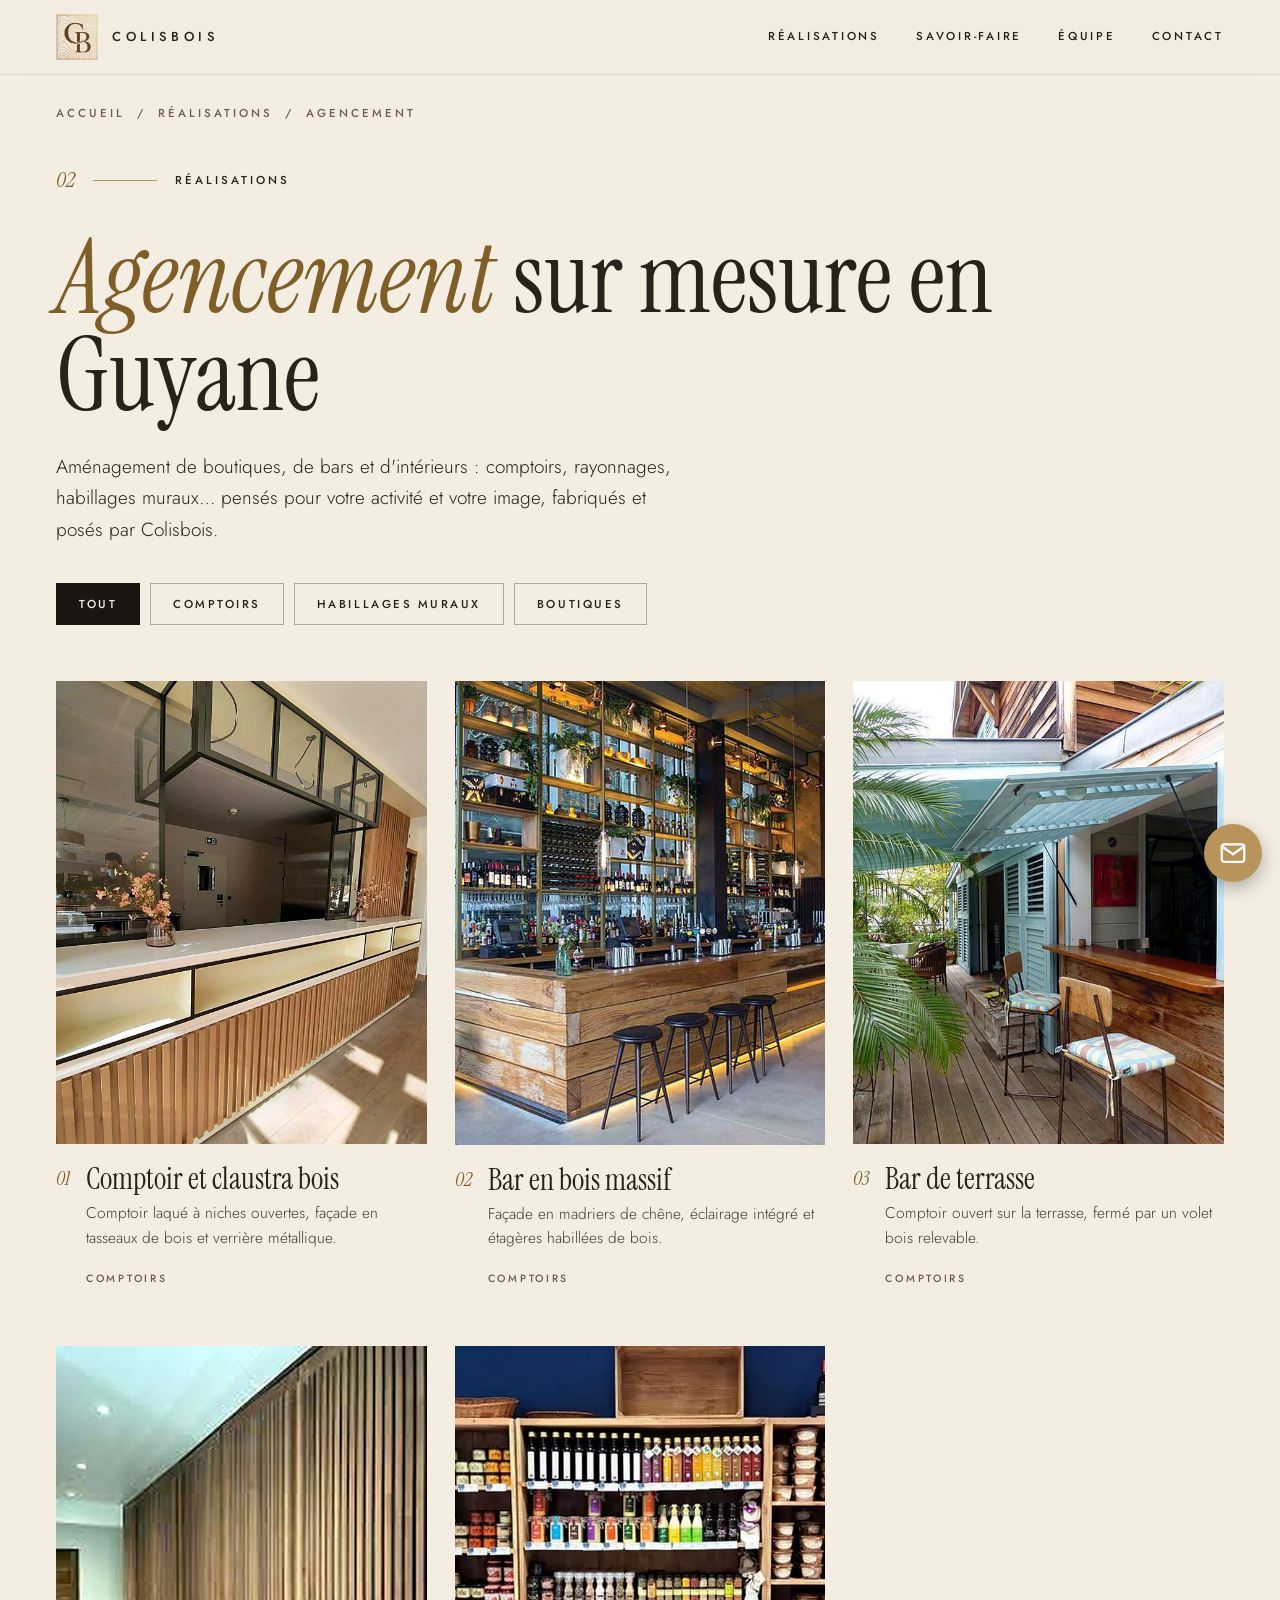
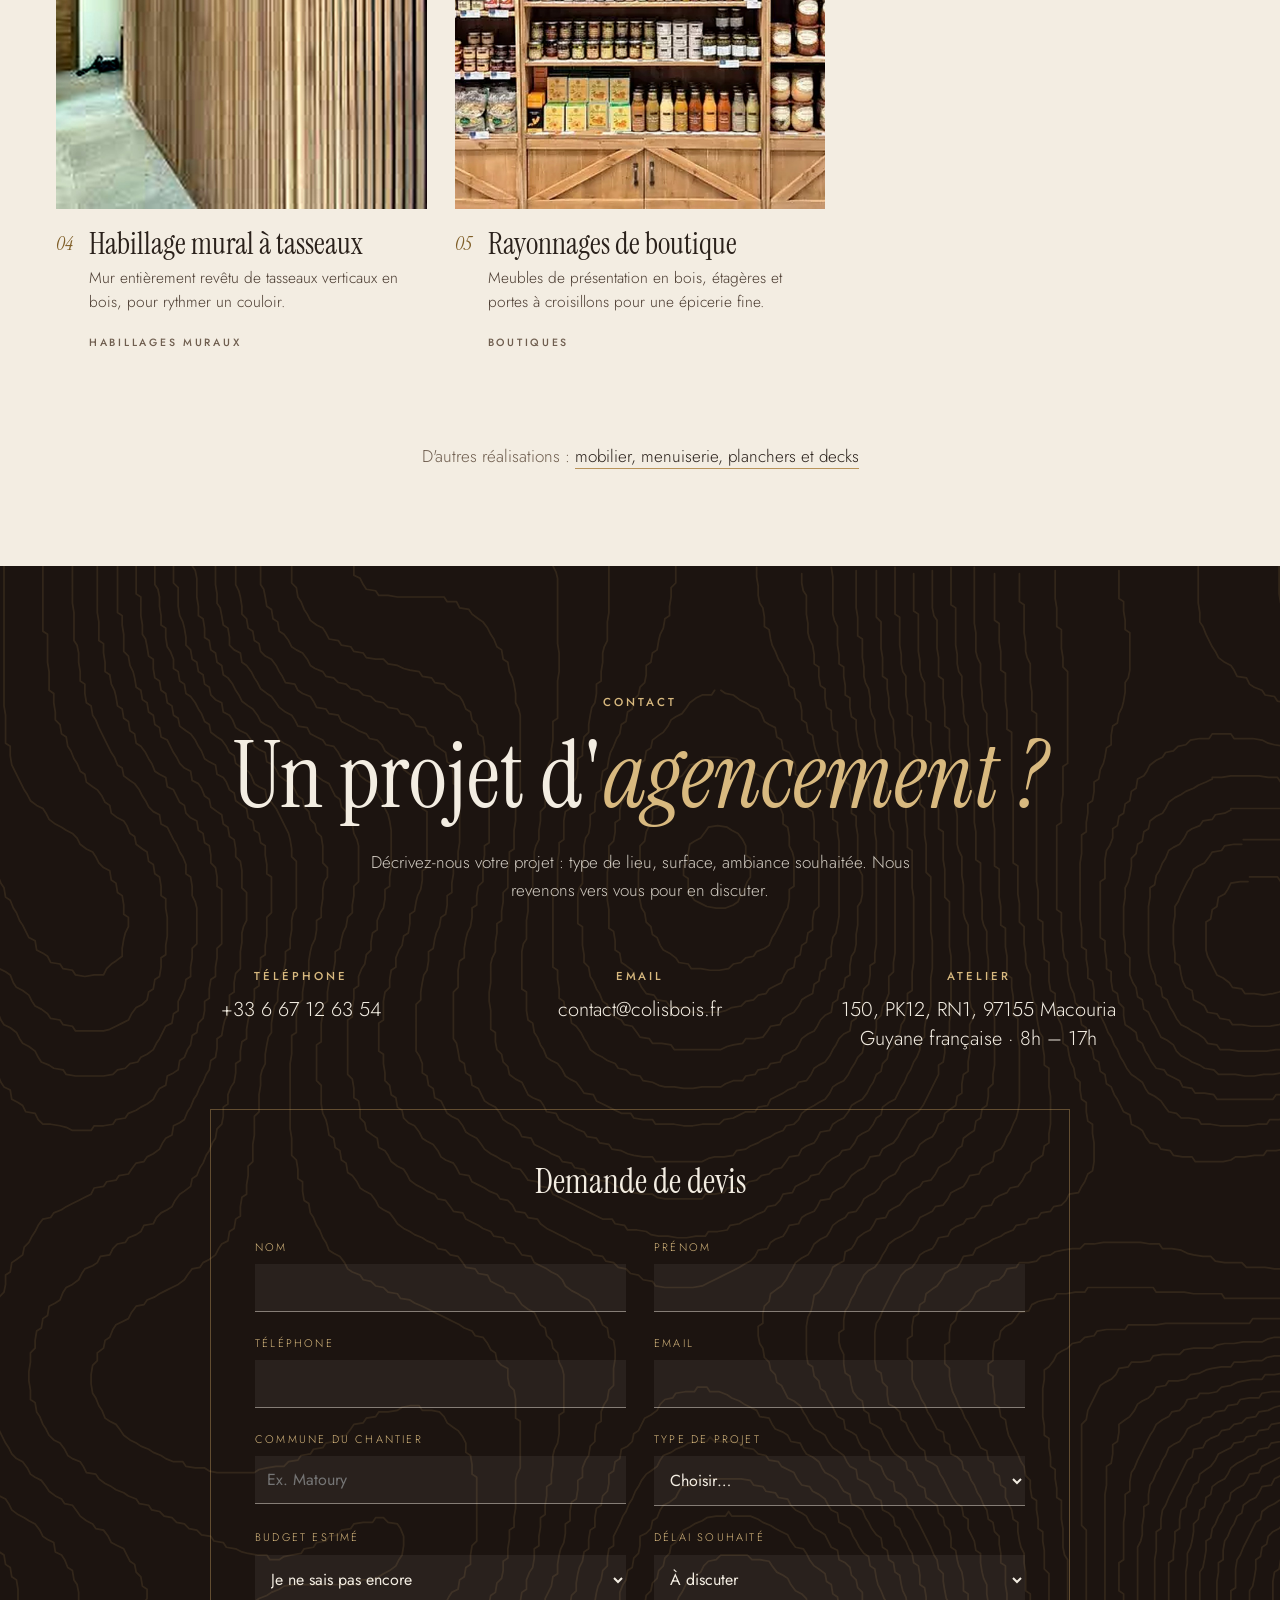
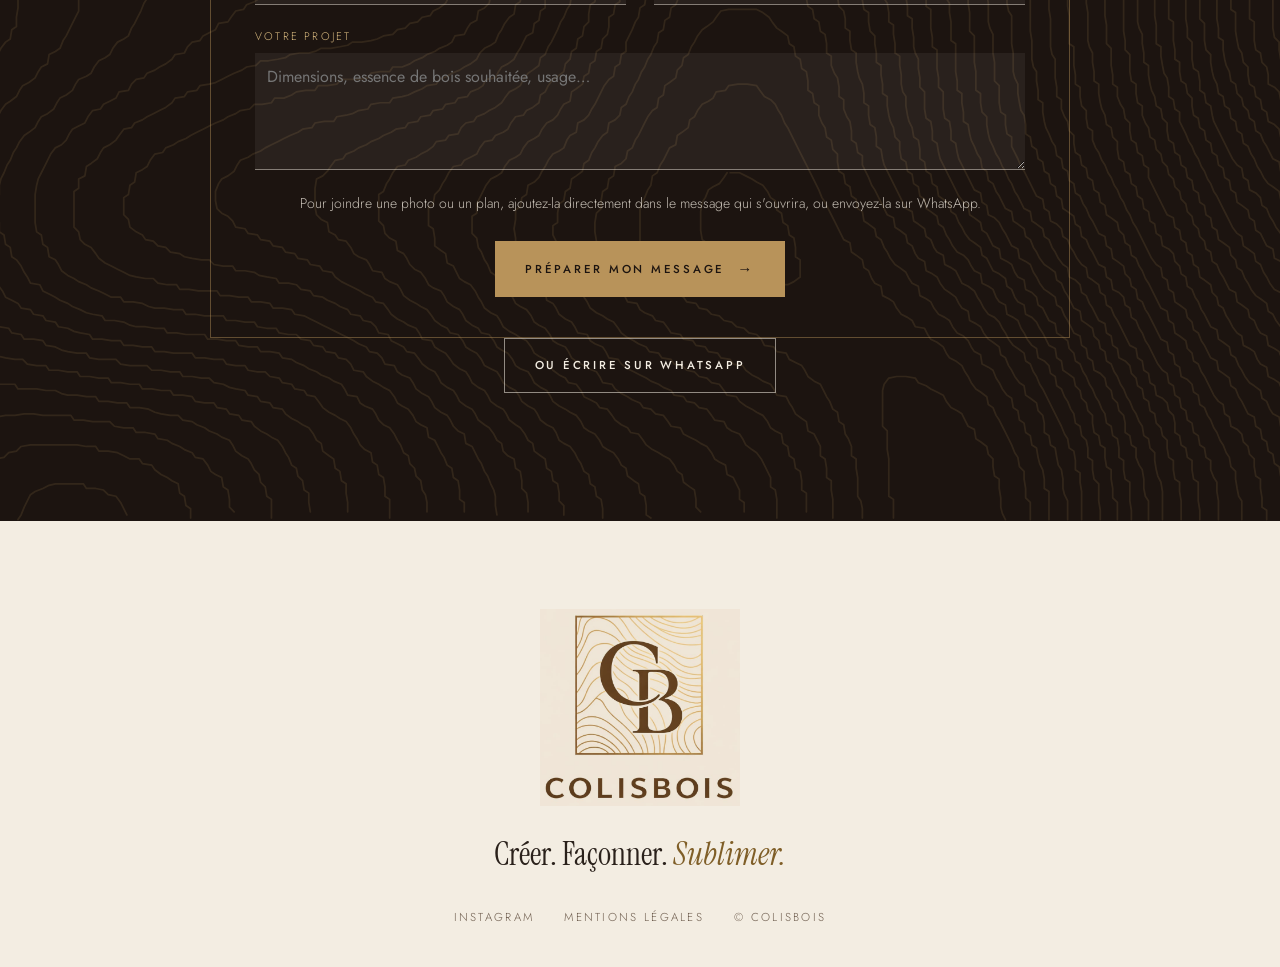
==== realisations/agencement/index.html @ f6e81c40 "Add files via upload" ====
<!doctype html>
<html lang="fr">
<head>
<meta charset="utf-8">
<meta name="viewport" content="width=device-width, initial-scale=1">
<title>Agencement sur mesure en Guyane – Comptoirs, boutiques | Colisbois</title>
<meta name="description" content="Agencement de boutiques, bars et intérieurs en bois par Colisbois, menuisier à Macouria : comptoirs, rayonnages, habillages muraux. Devis sur demande.">
<link rel="canonical" href="https://www.colisbois.fr/realisations/agencement/">
<link rel="icon" href="../../favicon.ico" sizes="48x48">
<link rel="icon" type="image/png" href="../../favicon-48.png" sizes="48x48">
<link rel="icon" type="image/png" href="../../favicon-96.png" sizes="96x96">
<link rel="icon" type="image/png" href="../../favicon-192.png" sizes="192x192">
<link rel="apple-touch-icon" href="../../apple-touch-icon.png">
<meta property="og:title" content="Agencement sur mesure en Guyane – Comptoirs, boutiques | Colisbois">
<meta property="og:image" content="https://www.colisbois.fr/images/galerie/agencement/comptoir-claustra-bois-guyane.jpg">
<meta property="og:type" content="website">
<meta property="og:site_name" content="Colisbois">
<meta property="og:locale" content="fr_FR">
<meta property="og:url" content="https://www.colisbois.fr/realisations/agencement/">
<meta name="twitter:card" content="summary_large_image">
<meta name="robots" content="index,follow,max-image-preview:large">
<link href="https://fonts.googleapis.com/css2?family=Instrument+Serif:ital@0;1&family=Jost:wght@300;400;500&display=swap" rel="stylesheet">
<link rel="stylesheet" href="../../css/site.css">
<script type="application/ld+json">{"@context": "https://schema.org", "@type": "BreadcrumbList", "itemListElement": [{"@type": "ListItem", "position": 1, "name": "Accueil", "item": "https://www.colisbois.fr/"}, {"@type": "ListItem", "position": 2, "name": "Réalisations", "item": "https://www.colisbois.fr/#univers"}, {"@type": "ListItem", "position": 3, "name": "Agencement", "item": "https://www.colisbois.fr/realisations/agencement/"}]}</script>
</head>
<body>
<header class="nav"><a class="brand" href="../../" aria-label="Colisbois, accueil"><img src="../../images/logo-mark.png" alt=""><span>Colisbois</span></a><nav class="navlinks" aria-label="Navigation principale"><a href="../../#univers">Réalisations</a><a href="../../#savoir-faire">Savoir-faire</a><a href="../../#equipe">Équipe</a><a href="../../#contact">Contact</a></nav></header>
<nav class="crumbs lbl" aria-label="Fil d'Ariane"><a href="../../">Accueil</a><span>/</span><a href="../../#univers">Réalisations</a><span>/</span><span aria-current="page">Agencement</span></nav>
<header class="g-head"><div class="sh"><span class="n">02</span><span class="r"></span><span class="lbl">Réalisations</span></div>
<h1><em>Agencement</em> sur mesure en Guyane</h1>
<p>Aménagement de boutiques, de bars et d'intérieurs : comptoirs, rayonnages, habillages muraux… pensés pour votre activité et votre image, fabriqués et posés par Colisbois.</p><div class="fchips" role="group" aria-label="Filtrer par type"><button type="button" class="fc on" data-f="Tout">Tout</button><button type="button" class="fc" data-f="Comptoirs">Comptoirs</button><button type="button" class="fc" data-f="Habillages muraux">Habillages muraux</button><button type="button" class="fc" data-f="Boutiques">Boutiques</button></div></header>
<section class="g-grid portrait" aria-label="Galerie : Agencement"><article class="gi"><button class="g-item" type="button" data-c="Comptoirs" data-full="../../images/galerie/agencement/comptoir-claustra-bois-guyane.jpg" data-alt="Comptoir et claustra bois" data-cap="Comptoir et claustra bois"><img src="../../images/galerie/agencement/comptoir-claustra-bois-guyane.jpg" alt="Comptoir et claustra bois : agencement en bois en Guyane" loading="lazy"></button><div class="gc"><span class="gno">01</span><div><h3>Comptoir et claustra bois</h3><p>Comptoir laqué à niches ouvertes, façade en tasseaux de bois et verrière métallique.</p><span class="lbl gcat">Comptoirs</span></div></div></article><article class="gi"><button class="g-item" type="button" data-c="Comptoirs" data-full="../../images/galerie/agencement/bar-bois-massif-rayonnages-guyane.jpg" data-alt="Bar en bois massif" data-cap="Bar en bois massif"><img src="../../images/galerie/agencement/bar-bois-massif-rayonnages-guyane.jpg" alt="Bar en bois massif : agencement en bois en Guyane" loading="lazy"></button><div class="gc"><span class="gno">02</span><div><h3>Bar en bois massif</h3><p>Façade en madriers de chêne, éclairage intégré et étagères habillées de bois.</p><span class="lbl gcat">Comptoirs</span></div></div></article><article class="gi"><button class="g-item" type="button" data-c="Comptoirs" data-full="../../images/galerie/agencement/bar-terrasse-volet-relevable-guyane.jpg" data-alt="Bar de terrasse" data-cap="Bar de terrasse"><img src="../../images/galerie/agencement/bar-terrasse-volet-relevable-guyane.jpg" alt="Bar de terrasse : agencement en bois en Guyane" loading="lazy"></button><div class="gc"><span class="gno">03</span><div><h3>Bar de terrasse</h3><p>Comptoir ouvert sur la terrasse, fermé par un volet bois relevable.</p><span class="lbl gcat">Comptoirs</span></div></div></article><article class="gi"><button class="g-item" type="button" data-c="Habillages muraux" data-full="../../images/galerie/agencement/habillage-mural-lames-bois-guyane.jpg" data-alt="Habillage mural à tasseaux" data-cap="Habillage mural à tasseaux"><img src="../../images/galerie/agencement/habillage-mural-lames-bois-guyane.jpg" alt="Habillage mural à tasseaux : agencement en bois en Guyane" loading="lazy"></button><div class="gc"><span class="gno">04</span><div><h3>Habillage mural à tasseaux</h3><p>Mur entièrement revêtu de tasseaux verticaux en bois, pour rythmer un couloir.</p><span class="lbl gcat">Habillages muraux</span></div></div></article><article class="gi"><button class="g-item" type="button" data-c="Boutiques" data-full="../../images/galerie/agencement/rayonnages-epicerie-fine-guyane.jpg" data-alt="Rayonnages de boutique" data-cap="Rayonnages de boutique"><img src="../../images/galerie/agencement/rayonnages-epicerie-fine-guyane.jpg" alt="Rayonnages de boutique : agencement en bois en Guyane" loading="lazy"></button><div class="gc"><span class="gno">05</span><div><h3>Rayonnages de boutique</h3><p>Meubles de présentation en bois, étagères et portes à croisillons pour une épicerie fine.</p><span class="lbl gcat">Boutiques</span></div></div></article></section>
<p class="more">D'autres réalisations : <a href="../../#univers">mobilier, menuiserie, planchers et decks</a></p>
<section id="contact" class="dark band-contact"><div class="veins"></div><div class="in c">
<div class="lbl gold">Contact</div>
<h2 class="big">Un projet d'<em>agencement ?</em></h2>
<p class="cta-p">Décrivez-nous votre projet : type de lieu, surface, ambiance souhaitée. Nous revenons vers vous pour en discuter.</p>
<div class="info3">
<div><span class="lbl gold">Téléphone</span><a href="tel:+33667126354">+33 6 67 12 63 54</a></div>
<div><span class="lbl gold">Email</span><a href="https://mail.google.com/mail/?view=cm&amp;fs=1&amp;to=contact@colisbois.fr&amp;su=Demande%20de%20devis%20Colisbois" target="_blank" rel="noopener">contact@colisbois.fr</a></div>
<div><span class="lbl gold">Atelier</span><span>150, PK12, RN1, 97155 Macouria<br>Guyane française · 8h – 17h</span></div>
</div>
<form class="qf" id="devis" action="#" method="get" autocomplete="on"><h3 class="qf-t">Demande de devis</h3>
<div class="qf-g">
<label>Nom<input name="nom" type="text" autocomplete="family-name" required></label>
<label>Prénom<input name="prenom" type="text" autocomplete="given-name"></label>
<label>Téléphone<input name="tel" type="tel" autocomplete="tel" required></label>
<label>Email<input name="mail" type="email" autocomplete="email"></label>
<label>Commune du chantier<input name="commune" type="text" placeholder="Ex. Matoury"></label>
<label>Type de projet<select name="projet"><option value="">Choisir…</option><option>Mobilier sur mesure</option><option>Menuiserie (portes, volets, placards…)</option><option>Agencement</option><option>Plancher intérieur</option><option>Deck / terrasse</option><option>Autre</option></select></label>
<label>Budget estimé<select name="budget"><option value="">Je ne sais pas encore</option><option>Moins de 2 000 €</option><option>2 000 à 5 000 €</option><option>5 000 à 10 000 €</option><option>10 000 à 20 000 €</option><option>Plus de 20 000 €</option></select></label>
<label>Délai souhaité<select name="delai"><option value="">À discuter</option><option>Moins d'un mois</option><option>1 à 3 mois</option><option>3 à 6 mois</option><option>Plus de 6 mois</option></select></label>
<label class="wide">Votre projet<textarea name="msg" rows="4" placeholder="Dimensions, essence de bois souhaitée, usage…"></textarea></label>
</div>
<p class="qf-n">Pour joindre une photo ou un plan, ajoutez-la directement dans le message qui s'ouvrira, ou envoyez-la sur WhatsApp.</p>
<button class="btn solid" type="submit">Préparer mon message <i>→</i></button></form>
<div class="btns"><a class="btn line" href="https://wa.me/33667126354" target="_blank" rel="noopener">Ou écrire sur WhatsApp</a></div>
</div></section>
<footer class="foot"><img src="../../images/logo-complet.png" alt="Colisbois" loading="lazy"><p class="slogan">Créer. Façonner. <em>Sublimer.</em></p>
<p class="small"><a href="https://www.instagram.com/colisbois" target="_blank" rel="noopener">Instagram</a><span>Mentions légales</span><span>© Colisbois</span></p></footer>
<a class="wa" href="https://wa.me/33667126354" aria-label="Écrire sur WhatsApp"><svg width="32" height="32" viewBox="0 0 32 32" aria-hidden="true"><path fill="#fff" d="M16 3C8.8 3 3 8.7 3 15.8c0 2.5.7 4.8 2 6.8L3 29l6.6-1.9c1.9 1 4 1.6 6.4 1.6 7.2 0 13-5.7 13-12.8S23.200 3 16 3zm0 23.300c-2.100 0-4.100-.6-5.800-1.700l-.4-.2-3.900 1.100 1.100-3.800-.3-.4a10.400 10.400 0 0 1-1.600-5.500C5.100 10 10 5.300 16 5.300s10.900 4.700 10.900 10.500S22 26.300 16 26.300zm6-7.800c-.3-.2-1.900-.9-2.200-1-.3-.1-.5-.2-.7.200-.2.300-.8 1-1 1.200-.2.200-.4.200-.7.100-.3-.2-1.400-.5-2.600-1.600-1-.9-1.600-1.900-1.800-2.200-.2-.3 0-.5.100-.7l.5-.6c.2-.2.200-.3.300-.5.100-.2.100-.4 0-.6l-1-2.300c-.2-.6-.5-.5-.7-.5h-.6c-.2 0-.6.100-.9.400-.3.300-1.200 1.100-1.200 2.700s1.200 3.200 1.400 3.400c.2.200 2.300 3.500 5.600 4.900.8.300 1.400.5 1.900.6.8.3 1.500.2 2.100.1.600-.1 1.900-.8 2.100-1.500.3-.7.300-1.400.2-1.500-.1-.2-.3-.3-.6-.4z"/></svg></a><a class="gm" href="https://mail.google.com/mail/?view=cm&amp;fs=1&amp;to=contact@colisbois.fr&amp;su=Demande%20de%20devis%20Colisbois" target="_blank" rel="noopener" aria-label="Écrire par Gmail"><svg width="30" height="30" viewBox="0 0 24 24" aria-hidden="true" fill="none" stroke="#fff" stroke-width="1.8" stroke-linecap="round" stroke-linejoin="round"><rect x="3" y="5" width="18" height="14" rx="2"/><path d="M3.500 7l8.500 6 8.500-6"/></svg></a>
<div class="lb" id="lb" hidden role="dialog" aria-modal="true" aria-label="Agrandissement"><button type="button" aria-label="Fermer">×</button><img alt=""><p></p></div>
<script>
(function(){var lb=document.getElementById('lb'),im=lb.querySelector('img'),cap=lb.querySelector('p');
function close(){lb.hidden=true;im.removeAttribute('src');document.body.style.overflow=''}
var items=document.querySelectorAll('.gi');
document.querySelectorAll('.g-item').forEach(function(b){b.addEventListener('click',function(){im.src=b.dataset.full;im.alt=b.dataset.alt;cap.textContent=b.dataset.cap;lb.hidden=false;document.body.style.overflow='hidden'})});
lb.addEventListener('click',close);document.addEventListener('keydown',function(e){if(e.key==='Escape')close()});
document.querySelectorAll('.fc').forEach(function(c){c.addEventListener('click',function(){document.querySelectorAll('.fc').forEach(function(x){x.classList.remove('on')});c.classList.add('on');var f=c.dataset.f;items.forEach(function(it){it.hidden=!(f==='Tout'||it.querySelector('.g-item').dataset.c===f)})})});
})();
</script><script>
(function(){var f=document.getElementById('devis');if(!f)return;
f.addEventListener('submit',function(e){e.preventDefault();var g=function(n){return (f.elements[n].value||'').trim()};
var l=['Nom : '+g('nom')+' '+g('prenom'),'Téléphone : '+g('tel'),'Email : '+g('mail'),'Commune du chantier : '+g('commune'),'Type de projet : '+g('projet'),'Budget estimé : '+(g('budget')||'non précisé'),'Délai souhaité : '+(g('delai')||'à discuter'),'','Projet :',g('msg'),'','(Photos ou plans en pièce jointe si possible)'];
var u='https://mail.google.com/mail/?view=cm&fs=1&to=contact@colisbois.fr&su='+encodeURIComponent('Demande de devis Colisbois'+(g('projet')?' – '+g('projet'):''))+'&body='+encodeURIComponent(l.join('\n'));
window.open(u,'_blank','noopener');});})();
</script>
</body>
</html>
---- css/site.css ----
:root{--eb:#1C1410;--iv:#F3EDE2;--br:#B8935A;--brl:#D8B97F;--bd:#7F5E27;--tx:#2A211B;--mu:#6F5E4F}
*{box-sizing:border-box}
html{scroll-behavior:smooth}
body{margin:0}
body,.root{background:var(--iv);color:var(--tx);font-family:'Jost',sans-serif;font-weight:300;font-size:17px;line-height:1.65}
a{color:inherit;text-decoration:none}
h1,h2,h3,h4{font-family:'Instrument Serif',serif;font-weight:400;margin:0}
em{font-style:italic}
[id]{scroll-margin-top:96px}
.lbl{font-size:11.5px;letter-spacing:.26em;text-transform:uppercase;font-weight:500;line-height:1.5}
.gold{color:var(--brl)}
.btn{display:inline-flex;align-items:center;gap:12px;padding:17px 30px;font-size:11.5px;letter-spacing:.24em;text-transform:uppercase;font-weight:500;transition:background .25s,color .25s,border-color .25s}
.btn i{font-style:normal;font-size:15px}
.btn.solid{background:var(--br);color:var(--eb)}
.btn.solid:hover{background:var(--brl)}
.btn.line{border:1px solid rgba(243,237,226,.55);color:var(--iv)}
.btn.line:hover{border-color:var(--brl);color:var(--brl)}
.nav{position:sticky;top:0;z-index:40;background:rgba(243,237,226,.95);backdrop-filter:blur(8px);display:flex;justify-content:space-between;align-items:center;padding:14px 56px;border-bottom:1px solid rgba(28,20,16,.09)}
.brand{display:flex;align-items:center;gap:14px}
.brand img{height:46px;width:auto;mix-blend-mode:multiply}
.brand span{font-size:13px;letter-spacing:.34em;text-transform:uppercase;font-weight:500}
.navlinks{display:flex;gap:36px}
.navlinks a{font-size:11.5px;letter-spacing:.24em;text-transform:uppercase;font-weight:500;padding:6px 0;border-bottom:1px solid transparent;transition:border-color .2s}
.navlinks a:hover{border-bottom-color:var(--br)}
.veins{position:absolute;inset:0;background:url(../images/veines.svg) center/cover no-repeat;opacity:.15;pointer-events:none}
.hero{position:relative;min-height:800px;display:flex;align-items:flex-end;background:var(--eb);color:var(--iv);overflow:hidden}
.hero>img{position:absolute;inset:0;width:100%;height:100%;object-fit:cover;opacity:.68}
.shade{position:absolute;inset:0;background:linear-gradient(to top,rgba(28,20,16,.94) 4%,rgba(28,20,16,.35) 62%,rgba(28,20,16,.15))}
.hero-in{position:relative;max-width:1360px;width:100%;margin:0 auto;padding:0 56px 96px}
.hero .hp{font-family:'Instrument Serif',serif;font-weight:400;font-size:clamp(68px,10.5vw,156px);line-height:.92;letter-spacing:-.012em;margin:22px 0 30px}
.hero .hp em{color:var(--brl)}
.h1k{margin:0;font-weight:500}
.hero-p{max-width:520px;margin:0 0 38px;font-size:19px;color:rgba(243,237,226,.88)}
.hero-cta{display:flex;gap:14px;flex-wrap:wrap}
.sec{max-width:1360px;margin:0 auto;padding:128px 56px 0}
.sh{display:flex;align-items:center;gap:18px;margin-bottom:30px}
.sh .n{font-family:'Instrument Serif',serif;font-style:italic;font-size:22px;color:var(--bd)}
.sh .r{width:64px;height:1px;background:var(--br)}
.t{font-size:clamp(40px,5.4vw,78px);line-height:1;max-width:980px}
.t em{color:var(--bd)}
.intro{display:grid;grid-template-columns:minmax(0,7fr) minmax(0,5fr);gap:72px;align-items:end}
.intro .t{font-size:clamp(34px,4.2vw,58px);line-height:1.08}
.intro-r p{margin:0 0 18px}
.intro-r .mu{color:var(--mu);font-size:15.5px}
.grid{display:grid;grid-template-columns:repeat(12,minmax(0,1fr));gap:20px;margin-top:56px}
.t7{grid-column:span 7;height:620px}
.t5{grid-column:span 5;height:620px}
.t4{grid-column:span 4;height:480px}
.tile{position:relative;display:block;perspective:1600px}
.flip{position:absolute;inset:0;transform-style:preserve-3d;transition:transform .9s cubic-bezier(.2,.7,.2,1)}
.tile:hover .flip,.tile:focus-visible .flip{transform:rotateY(180deg)}
.front,.back{position:absolute;inset:0;backface-visibility:hidden;-webkit-backface-visibility:hidden;overflow:hidden}
.front img{position:absolute;inset:0;width:100%;height:100%;object-fit:cover}
.frame{position:absolute;inset:14px;border:1px solid rgba(243,237,226,.42);pointer-events:none}
.cap{position:absolute;left:0;right:0;bottom:0;padding:100px 34px 34px;color:var(--iv);background:linear-gradient(transparent,rgba(28,20,16,.84))}
.cap .num,.back .num{display:block;font-family:'Instrument Serif',serif;font-style:italic;font-size:20px;color:var(--brl);margin-bottom:6px}
.cap h3{font-size:40px;line-height:1.05}
.cap .sub{display:block;margin-top:10px;font-size:11px;letter-spacing:.2em;text-transform:uppercase;font-weight:500;opacity:.92}
.desc{display:none}
.back{transform:rotateY(180deg);background:var(--eb);color:var(--iv);display:flex;flex-direction:column;justify-content:center;padding:44px}
.back h3{font-size:42px;line-height:1.05;margin-bottom:16px}
.back p{margin:0 0 28px;color:rgba(243,237,226,.84);max-width:46ch}
.go{align-self:flex-start;padding-bottom:6px;border-bottom:1px solid var(--brl);color:var(--brl);font-size:11.5px;letter-spacing:.24em;text-transform:uppercase;font-weight:500}
.dark{position:relative;background:var(--eb);color:var(--iv);overflow:hidden}
.dark .veins{opacity:.13}
.dark .in{position:relative;max-width:1360px;margin:0 auto;padding:128px 56px}
.dark .sh .n,.dark .t em,.dark .big em{color:var(--brl)}
.band-sf{margin-top:128px}
.cols3{display:grid;grid-template-columns:repeat(3,minmax(0,1fr));gap:56px;margin-top:68px}
.col{border-top:1px solid rgba(216,185,127,.5);padding-top:22px}
.col .no{font-family:'Instrument Serif',serif;font-style:italic;font-size:22px;color:var(--brl)}
.col h3{font-size:42px;line-height:1.05;margin:10px 0 14px}
.col p{margin:0;color:rgba(243,237,226,.8)}
.eqsec{overflow-x:clip}
.eq{display:grid;grid-template-columns:minmax(0,5fr) minmax(0,7fr);gap:88px;margin-top:64px;align-items:start}
.ph{position:relative;isolation:isolate;margin:0 18px 18px 0}
.ph:after{content:'';position:absolute;inset:18px -18px -18px 18px;border:1px solid var(--br);z-index:-1}
.ph img{display:block;width:100%;aspect-ratio:4/5;object-fit:cover;object-position:center 30%}
.eq-l h3{font-size:46px;line-height:1.05;margin:34px 0 6px}
.role{color:var(--mu);margin-bottom:24px}
.chips{display:flex;flex-wrap:wrap;gap:8px}
.chip{border:1px solid rgba(28,20,16,.26);padding:7px 14px;font-size:13px;letter-spacing:.05em}
.sub2{font-size:36px;line-height:1.1;margin-bottom:36px}
.tls{border-left:1px solid var(--br);margin-left:6px}
.tl{position:relative;padding:0 0 40px 34px}
.tl:last-child{padding-bottom:0}
.dot{position:absolute;left:-5px;top:6px;width:9px;height:9px;border-radius:50%;background:var(--br)}
.yr{color:var(--bd)}
.tl h4{font-size:31px;line-height:1.1;margin:6px 0 10px}
.tl p{margin:0;color:#4A3B30}
.faq{padding-bottom:128px}
.qa{margin-top:48px;max-width:900px;border-top:1px solid rgba(28,20,16,.18)}
details{border-bottom:1px solid rgba(28,20,16,.18);padding:26px 0}
summary{cursor:pointer;font-family:'Instrument Serif',serif;font-size:32px;line-height:1.15;list-style:none;display:flex;justify-content:space-between;gap:20px}
summary::-webkit-details-marker{display:none}
summary:after{content:'+';color:var(--bd)}
details[open] summary:after{content:'–'}
details p{margin:14px 0 0;max-width:62ch;color:#4A3B30}
.band-contact .in.c{text-align:center}
.big{font-size:clamp(54px,7.2vw,108px);line-height:.98;margin:20px 0 0}
.cta-p{max-width:560px;margin:26px auto 0;color:rgba(243,237,226,.84)}
.info3{display:grid;grid-template-columns:repeat(3,minmax(0,1fr));gap:36px;max-width:980px;margin:64px auto 52px}
.info3 .lbl{display:block}
.info3 a,.info3 span:not(.lbl){display:block;margin-top:10px;font-size:20px;line-height:1.45}
.info3 a:hover{color:var(--brl)}
.btns{display:flex;gap:14px;justify-content:center;flex-wrap:wrap}
.foot{padding:88px 24px 40px;text-align:center}
.foot img{width:200px;height:auto;mix-blend-mode:multiply}
.slogan{font-family:'Instrument Serif',serif;font-size:32px;margin:14px 0 28px}
.slogan em{color:var(--bd)}
.small{display:flex;gap:30px;justify-content:center;flex-wrap:wrap;font-size:11.5px;letter-spacing:.2em;text-transform:uppercase;color:var(--mu);margin:0}
.gm{position:fixed;right:18px;bottom:18px;width:58px;height:58px;border-radius:50%;background:#B8935A;display:flex;align-items:center;justify-content:center;box-shadow:0 6px 18px rgba(0,0,0,.28);z-index:50}
.gm:hover{background:#D8B97F}
.wa{position:fixed;right:18px;bottom:18px;width:58px;height:58px;border-radius:50%;background:#25D366;display:flex;align-items:center;justify-content:center;box-shadow:0 6px 18px rgba(0,0,0,.28);z-index:50}
.wa{display:none}
@media(hover:none),(max-width:800px){.wa{display:flex}.gm{display:none}}
.crumbs{max-width:1360px;margin:0 auto;padding:30px 56px 0;display:flex;gap:12px;flex-wrap:wrap;color:var(--mu)}
.crumbs a:hover{color:var(--tx)}
.g-head{max-width:1360px;margin:0 auto;padding:40px 56px 56px}
.g-head h1{font-size:clamp(58px,8vw,118px);line-height:.96;margin:6px 0 26px}
.g-head h1 em{color:var(--bd)}
.g-head p{max-width:640px;margin:0 0 38px;font-size:19px}
.fchips{display:flex;gap:10px;flex-wrap:wrap}
.fc{font-family:'Jost',sans-serif;font-size:11.5px;letter-spacing:.22em;text-transform:uppercase;font-weight:500;border:1px solid rgba(28,20,16,.32);background:none;color:var(--tx);padding:12px 22px;cursor:pointer}
.fc.on{background:var(--eb);color:var(--iv);border-color:var(--eb)}
.g-grid{max-width:1360px;margin:0 auto;padding:0 56px;display:grid;grid-template-columns:repeat(3,minmax(0,1fr));gap:56px 28px}
.g-grid.portrait .g-item img{aspect-ratio:4/5}
.gi[hidden]{display:none}
.g-item{display:block;width:100%;padding:0;border:0;background:#fff;cursor:zoom-in;transition:box-shadow .3s}
.g-item:hover{box-shadow:0 18px 40px rgba(28,20,16,.12)}
.g-item img{display:block;width:100%;aspect-ratio:1/1;object-fit:cover}
.gc{display:flex;gap:16px;padding-top:18px}
.gno{font-family:'Instrument Serif',serif;font-style:italic;color:var(--bd);font-size:20px;line-height:1.6}
.gc h3{font-size:30px;line-height:1.1}
.gc p{margin:6px 0 12px;font-size:15.5px;color:#4A3B30;line-height:1.55}
.gcat{color:var(--mu);font-size:10.5px}
.more{text-align:center;margin:88px 0 0;color:var(--mu)}
.more a{border-bottom:1px solid var(--br);color:var(--tx)}
.more+.band-contact{margin-top:96px}
.lb{position:fixed;inset:0;z-index:100;background:rgba(255,255,255,.97);display:flex;flex-direction:column;align-items:center;justify-content:center;padding:24px;cursor:zoom-out}
.lb[hidden]{display:none}
.lb img{max-width:92vw;max-height:78vh;object-fit:contain}
.lb p{margin:16px 0 0;font-family:'Instrument Serif',serif;font-size:30px}
.lb button{position:absolute;top:14px;right:18px;width:48px;height:48px;border:0;background:none;font-size:34px;cursor:pointer;color:var(--tx)}
@media(hover:none),(max-width:800px){.desc{display:block;margin:12px 0 0;font-size:14.5px;line-height:1.5;opacity:.93}.flip{transform:none !important}.back{display:none}.cap{padding-top:130px}}
@media(max-width:800px){
.nav{flex-direction:column;justify-content:center;gap:4px;padding:10px 16px;text-align:center}
.brand{justify-content:center;gap:10px}
.brand img{height:36px}
.brand span{font-size:12px}
.navlinks{gap:18px;justify-content:center;flex-wrap:wrap}
.navlinks a{font-size:10.5px;letter-spacing:.16em}
[id]{scroll-margin-top:92px}
.hero{min-height:680px}
.hero-in{padding:0 22px 56px}
.hero .hp{font-size:68px}
.hero-p{font-size:17px}
.sec{padding:84px 22px 0}
.intro{grid-template-columns:1fr;gap:28px}
.grid{grid-template-columns:1fr;gap:16px;margin-top:40px}
.t7,.t5,.t4{grid-column:auto;height:440px}
.cap h3{font-size:32px}
.dark .in{padding:84px 22px}
.band-sf{margin-top:84px}
.cols3{grid-template-columns:1fr;gap:36px;margin-top:44px}
.eq{grid-template-columns:1fr;gap:56px;margin-top:44px}
.faq{padding-bottom:84px}
summary{font-size:25px}
.info3{grid-template-columns:1fr;gap:26px;margin:44px auto 40px}
.crumbs,.g-head,.g-grid{padding-left:22px;padding-right:22px}
.g-head h1{font-size:58px}
.g-grid{grid-template-columns:repeat(2,minmax(0,1fr));gap:34px 14px}
.gc{flex-direction:column;gap:2px}
.gc h3{font-size:23px}
.gc p{font-size:13.5px}
.foot .small{gap:16px}
}

.qf{max-width:860px;margin:56px auto 0;text-align:left;border:1px solid rgba(184,147,90,.45);padding:44px 44px 40px}
.qf-t{font-size:34px;margin:0 0 28px;color:var(--iv);text-align:center}
.qf-g{display:grid;grid-template-columns:repeat(2,minmax(0,1fr));gap:22px 28px}
.qf label{display:flex;flex-direction:column;gap:8px;font-family:'Jost',sans-serif;font-size:11px;letter-spacing:.2em;text-transform:uppercase;color:var(--brl)}
.qf .wide{grid-column:1/-1}
.qf input,.qf select,.qf textarea{font:400 16px 'Jost',sans-serif;letter-spacing:0;text-transform:none;color:var(--iv);background:rgba(243,237,226,.06);border:0;border-bottom:1px solid rgba(243,237,226,.45);padding:12px 12px;border-radius:0;width:100%;box-sizing:border-box}
.qf select option{color:#1C1410}
.qf input:focus,.qf select:focus,.qf textarea:focus{outline:2px solid var(--brl);outline-offset:1px}
.qf-n{margin:22px 0 26px;font-size:14px;color:rgba(243,237,226,.78);text-align:center}
.qf .btn{display:inline-flex;margin:0 auto;border:0;cursor:pointer;font-family:inherit}
.qf{display:block}.qf>.btn{display:flex;width:max-content}
@media(max-width:800px){.qf{padding:28px 20px;margin-top:40px}.qf-g{grid-template-columns:1fr}.qf-t{font-size:28px}}

.atv{display:grid;grid-template-columns:minmax(0,5fr) minmax(0,6fr);gap:72px;align-items:center;margin-top:96px}
.atv-v{position:relative;max-width:420px;width:100%;aspect-ratio:4/5;background:var(--eb);justify-self:end}
.atv-v.on{aspect-ratio:auto;height:760px}
.atv-v iframe{width:100%;height:100%;border:0;display:block}
.atv-p{display:block;position:relative;width:100%;height:100%;padding:0;border:0;background:none;cursor:pointer;overflow:hidden}
.atv-p img{display:block;width:100%;height:100%;object-fit:cover}
.atv-b{position:absolute;left:50%;top:50%;width:84px;height:84px;margin:-42px 0 0 -42px;border-radius:50%;background:rgba(28,20,16,.62);border:1px solid var(--brl);color:var(--iv);display:flex;align-items:center;justify-content:center;transition:background .3s}
.atv-p:hover .atv-b{background:var(--br)}
.atv-t h3{font-size:46px;line-height:1.05;margin:12px 0 18px}
.atv-t p{max-width:46ch;color:#4A3B30}
.atv-t .lnk{display:inline-block;margin-top:14px;font-size:12px;letter-spacing:.2em;text-transform:uppercase;color:var(--tx);border-bottom:1px solid var(--br);padding-bottom:4px}
.gold2{color:var(--bd)}
@media(max-width:800px){.atv{grid-template-columns:1fr;gap:34px;margin-top:56px}.atv-v{justify-self:center}.atv-v.on{height:700px}.atv-t h3{font-size:34px}}

.atv-v{aspect-ratio:540/886;max-width:380px}
.atv-v.on{height:auto}
.atv-vid{display:block;width:100%;height:100%;object-fit:cover;background:var(--eb)}
.atv-s{position:absolute;left:14px;bottom:14px;display:inline-flex;align-items:center;gap:10px;padding:12px 18px;border:1px solid var(--brl);background:rgba(28,20,16,.72);color:var(--iv);font:500 11.5px 'Jost',sans-serif;letter-spacing:.2em;text-transform:uppercase;cursor:pointer}
.atv-s:hover{background:var(--br);color:var(--eb)}
.atv-s[hidden]{display:none}
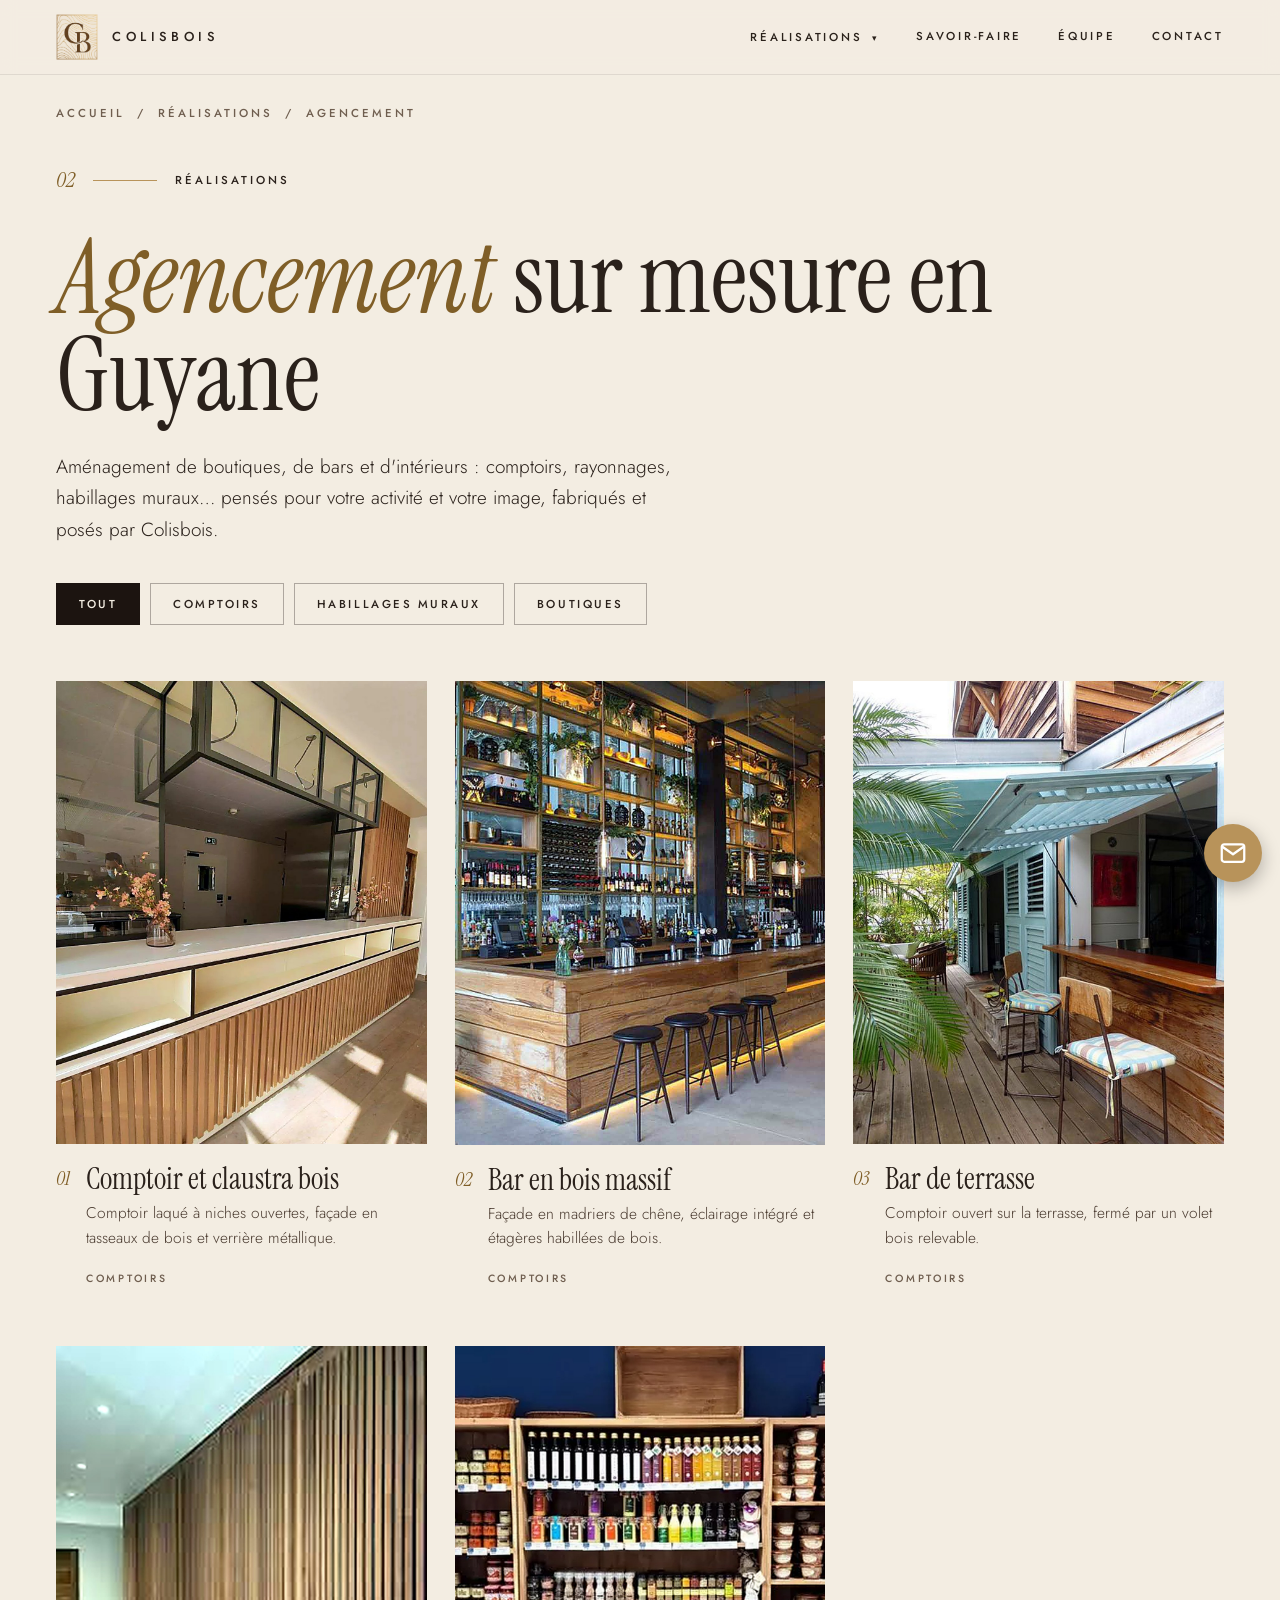
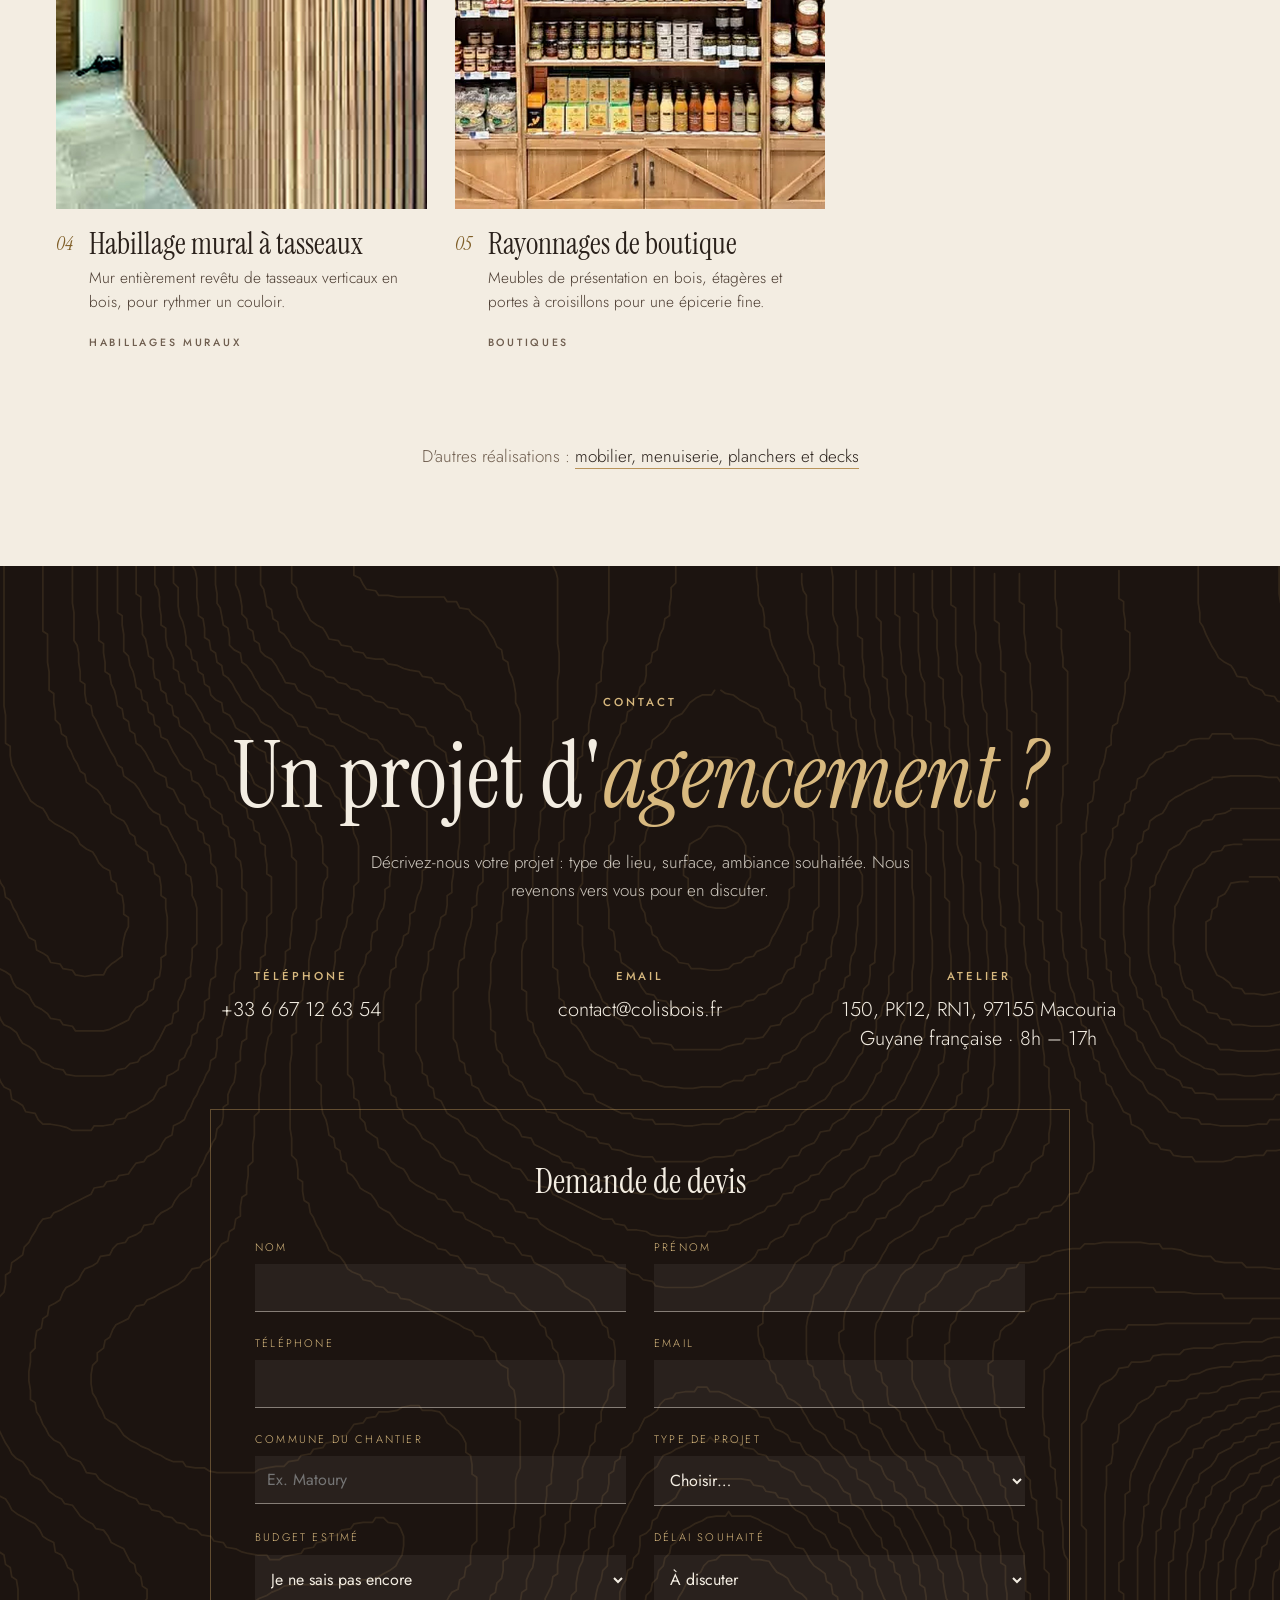
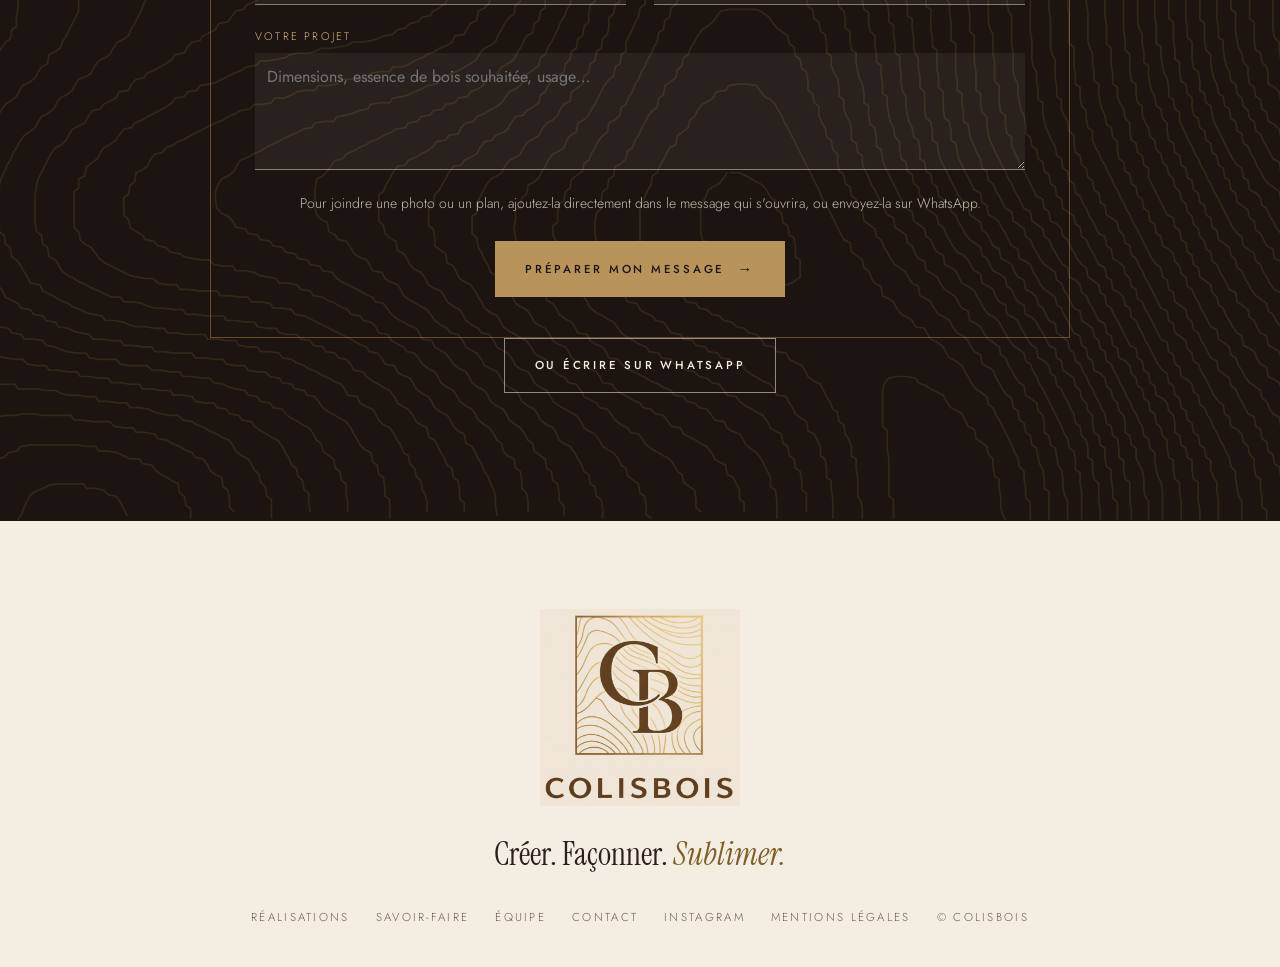
==== commit 4e1805c8: "Add files via upload" ====
--- a/realisations/agencement/index.html
+++ b/realisations/agencement/index.html
@@ -7,11 +7,10 @@
 <meta name="description" content="Agencement de boutiques, bars et intérieurs en bois par Colisbois, menuisier à Macouria : comptoirs, rayonnages, habillages muraux. Devis sur demande.">
 <link rel="canonical" href="https://www.colisbois.fr/realisations/agencement/">
 <link rel="icon" href="../../favicon.ico" sizes="48x48">
-<link rel="icon" type="image/png" href="../../favicon-48.png" sizes="48x48">
-<link rel="icon" type="image/png" href="../../favicon-96.png" sizes="96x96">
-<link rel="icon" type="image/png" href="../../favicon-192.png" sizes="192x192">
+<link rel="icon" type="image/png" href="../../favicon-48.png" sizes="48x48"><link rel="icon" type="image/png" href="../../favicon-96.png" sizes="96x96"><link rel="icon" type="image/png" href="../../favicon-192.png" sizes="192x192">
 <link rel="apple-touch-icon" href="../../apple-touch-icon.png">
 <meta property="og:title" content="Agencement sur mesure en Guyane – Comptoirs, boutiques | Colisbois">
+<meta property="og:description" content="Agencement de boutiques, bars et intérieurs en bois par Colisbois, menuisier à Macouria : comptoirs, rayonnages, habillages muraux. Devis sur demande.">
 <meta property="og:image" content="https://www.colisbois.fr/images/galerie/agencement/comptoir-claustra-bois-guyane.jpg">
 <meta property="og:type" content="website">
 <meta property="og:site_name" content="Colisbois">
@@ -21,10 +20,10 @@
 <meta name="robots" content="index,follow,max-image-preview:large">
 <link href="https://fonts.googleapis.com/css2?family=Instrument+Serif:ital@0;1&family=Jost:wght@300;400;500&display=swap" rel="stylesheet">
 <link rel="stylesheet" href="../../css/site.css">
-<script type="application/ld+json">{"@context": "https://schema.org", "@type": "BreadcrumbList", "itemListElement": [{"@type": "ListItem", "position": 1, "name": "Accueil", "item": "https://www.colisbois.fr/"}, {"@type": "ListItem", "position": 2, "name": "Réalisations", "item": "https://www.colisbois.fr/#univers"}, {"@type": "ListItem", "position": 3, "name": "Agencement", "item": "https://www.colisbois.fr/realisations/agencement/"}]}</script>
+<script type="application/ld+json">{"@context": "https://schema.org", "@type": "BreadcrumbList", "itemListElement": [{"@type": "ListItem", "position": 1, "name": "Accueil", "item": "https://www.colisbois.fr/"}, {"@type": "ListItem", "position": 2, "name": "Réalisations", "item": "https://www.colisbois.fr/realisations/"}, {"@type": "ListItem", "position": 3, "name": "Agencement", "item": "https://www.colisbois.fr/realisations/agencement/"}]}</script>
 </head>
 <body>
-<header class="nav"><a class="brand" href="../../" aria-label="Colisbois, accueil"><img src="../../images/logo-mark.png" alt=""><span>Colisbois</span></a><nav class="navlinks" aria-label="Navigation principale"><a href="../../#univers">Réalisations</a><a href="../../#savoir-faire">Savoir-faire</a><a href="../../#equipe">Équipe</a><a href="../../#contact">Contact</a></nav></header>
+<header class="nav"><a class="brand" href="../../" aria-label="Colisbois, accueil"><img src="../../images/logo-mark.png" alt=""><span>Colisbois</span></a><nav class="navlinks" aria-label="Navigation principale"><div class="dd"><a class="dd-t" href="../../#univers">Réalisations <i>▾</i></a><div class="dd-m"><a href="../../realisations/mobilier-sur-mesure/">Mobilier sur mesure</a><a href="../../realisations/menuiserie/">Menuiserie</a><a href="../../realisations/agencement/">Agencement</a><a href="../../realisations/planchers/">Planchers</a><a href="../../realisations/decks/">Decks</a></div></div><a href="../../#savoir-faire">Savoir-faire</a><a href="../../#equipe">Équipe</a><a href="../../#contact">Contact</a></nav></header>
 <nav class="crumbs lbl" aria-label="Fil d'Ariane"><a href="../../">Accueil</a><span>/</span><a href="../../#univers">Réalisations</a><span>/</span><span aria-current="page">Agencement</span></nav>
 <header class="g-head"><div class="sh"><span class="n">02</span><span class="r"></span><span class="lbl">Réalisations</span></div>
 <h1><em>Agencement</em> sur mesure en Guyane</h1>
@@ -57,7 +56,7 @@
 <div class="btns"><a class="btn line" href="https://wa.me/33667126354" target="_blank" rel="noopener">Ou écrire sur WhatsApp</a></div>
 </div></section>
 <footer class="foot"><img src="../../images/logo-complet.png" alt="Colisbois" loading="lazy"><p class="slogan">Créer. Façonner. <em>Sublimer.</em></p>
-<p class="small"><a href="https://www.instagram.com/colisbois" target="_blank" rel="noopener">Instagram</a><span>Mentions légales</span><span>© Colisbois</span></p></footer>
+<p class="small flinks"><a href="../../#univers">Réalisations</a><a href="../../#savoir-faire">Savoir-faire</a><a href="../../#equipe">Équipe</a><a href="../../#contact">Contact</a><a href="https://www.instagram.com/colisbois" target="_blank" rel="noopener">Instagram</a><span>Mentions légales</span><span>© Colisbois</span></p></footer>
 <a class="wa" href="https://wa.me/33667126354" aria-label="Écrire sur WhatsApp"><svg width="32" height="32" viewBox="0 0 32 32" aria-hidden="true"><path fill="#fff" d="M16 3C8.8 3 3 8.7 3 15.8c0 2.5.7 4.8 2 6.8L3 29l6.6-1.9c1.9 1 4 1.6 6.4 1.6 7.2 0 13-5.7 13-12.8S23.200 3 16 3zm0 23.300c-2.100 0-4.100-.6-5.800-1.700l-.4-.2-3.900 1.100 1.100-3.800-.3-.4a10.400 10.400 0 0 1-1.600-5.500C5.100 10 10 5.300 16 5.300s10.900 4.700 10.900 10.500S22 26.300 16 26.300zm6-7.800c-.3-.2-1.900-.9-2.200-1-.3-.1-.5-.2-.7.200-.2.300-.8 1-1 1.200-.2.200-.4.200-.7.100-.3-.2-1.400-.5-2.600-1.600-1-.9-1.600-1.900-1.800-2.200-.2-.3 0-.5.100-.7l.5-.6c.2-.2.200-.3.300-.5.100-.2.100-.4 0-.6l-1-2.300c-.2-.6-.5-.5-.7-.5h-.6c-.2 0-.6.100-.9.400-.3.300-1.200 1.100-1.200 2.700s1.200 3.200 1.400 3.400c.2.200 2.300 3.500 5.600 4.900.8.300 1.400.5 1.900.6.8.3 1.500.2 2.100.1.600-.1 1.900-.8 2.100-1.500.3-.7.300-1.400.2-1.500-.1-.2-.3-.3-.6-.4z"/></svg></a><a class="gm" href="https://mail.google.com/mail/?view=cm&amp;fs=1&amp;to=contact@colisbois.fr&amp;su=Demande%20de%20devis%20Colisbois" target="_blank" rel="noopener" aria-label="Écrire par Gmail"><svg width="30" height="30" viewBox="0 0 24 24" aria-hidden="true" fill="none" stroke="#fff" stroke-width="1.8" stroke-linecap="round" stroke-linejoin="round"><rect x="3" y="5" width="18" height="14" rx="2"/><path d="M3.500 7l8.500 6 8.500-6"/></svg></a>
 <div class="lb" id="lb" hidden role="dialog" aria-modal="true" aria-label="Agrandissement"><button type="button" aria-label="Fermer">×</button><img alt=""><p></p></div>
 <script>
@@ -75,5 +74,12 @@
 var u='https://mail.google.com/mail/?view=cm&fs=1&to=contact@colisbois.fr&su='+encodeURIComponent('Demande de devis Colisbois'+(g('projet')?' – '+g('projet'):''))+'&body='+encodeURIComponent(l.join('\n'));
 window.open(u,'_blank','noopener');});})();
 </script>
+<script>
+(function(){var f=document.getElementById('devis');if(!f)return;
+f.addEventListener('submit',function(e){e.preventDefault();var g=function(n){return (f.elements[n].value||'').trim()};
+var l=['Nom : '+g('nom')+' '+g('prenom'),'Téléphone : '+g('tel'),'Email : '+g('mail'),'Commune du chantier : '+g('commune'),'Type de projet : '+g('projet'),'Budget estimé : '+(g('budget')||'non précisé'),'Délai souhaité : '+(g('delai')||'à discuter'),'','Projet :',g('msg'),'','(Photos ou plans en pièce jointe si possible)'];
+var u='https://mail.google.com/mail/?view=cm&fs=1&to=contact@colisbois.fr&su='+encodeURIComponent('Demande de devis Colisbois'+(g('projet')?' – '+g('projet'):''))+'&body='+encodeURIComponent(l.join('\n'));
+window.open(u,'_blank','noopener');});})();
+</script>
 </body>
 </html>
--- a/css/site.css
+++ b/css/site.css
@@ -209,3 +209,15 @@
 .atv-s{position:absolute;left:14px;bottom:14px;display:inline-flex;align-items:center;gap:10px;padding:12px 18px;border:1px solid var(--brl);background:rgba(28,20,16,.72);color:var(--iv);font:500 11.5px 'Jost',sans-serif;letter-spacing:.2em;text-transform:uppercase;cursor:pointer}
 .atv-s:hover{background:var(--br);color:var(--eb)}
 .atv-s[hidden]{display:none}
+
+.dd{position:relative}
+.dd-t i{font-style:normal;font-size:9px;margin-left:4px}
+.dd-m{position:absolute;left:-18px;top:100%;padding-top:14px;min-width:240px;display:none;z-index:60}
+.dd-m>a{display:block;background:var(--iv);padding:14px 20px;border:1px solid rgba(28,20,16,.1);border-top:0;font-size:11.5px;letter-spacing:.2em;text-transform:uppercase;white-space:nowrap}
+.dd-m>a:first-child{border-top:1px solid rgba(28,20,16,.1)}
+.dd-m>a:hover{background:#fff;color:var(--bd)}
+.dd:hover .dd-m,.dd:focus-within .dd-m{display:block}
+.flinks{display:flex;gap:26px;justify-content:center;flex-wrap:wrap}
+@media(max-width:800px){.dd-m{display:none!important}}
+.atv-v{aspect-ratio:540/886;max-width:380px}
+.eqsec{padding-bottom:110px}
